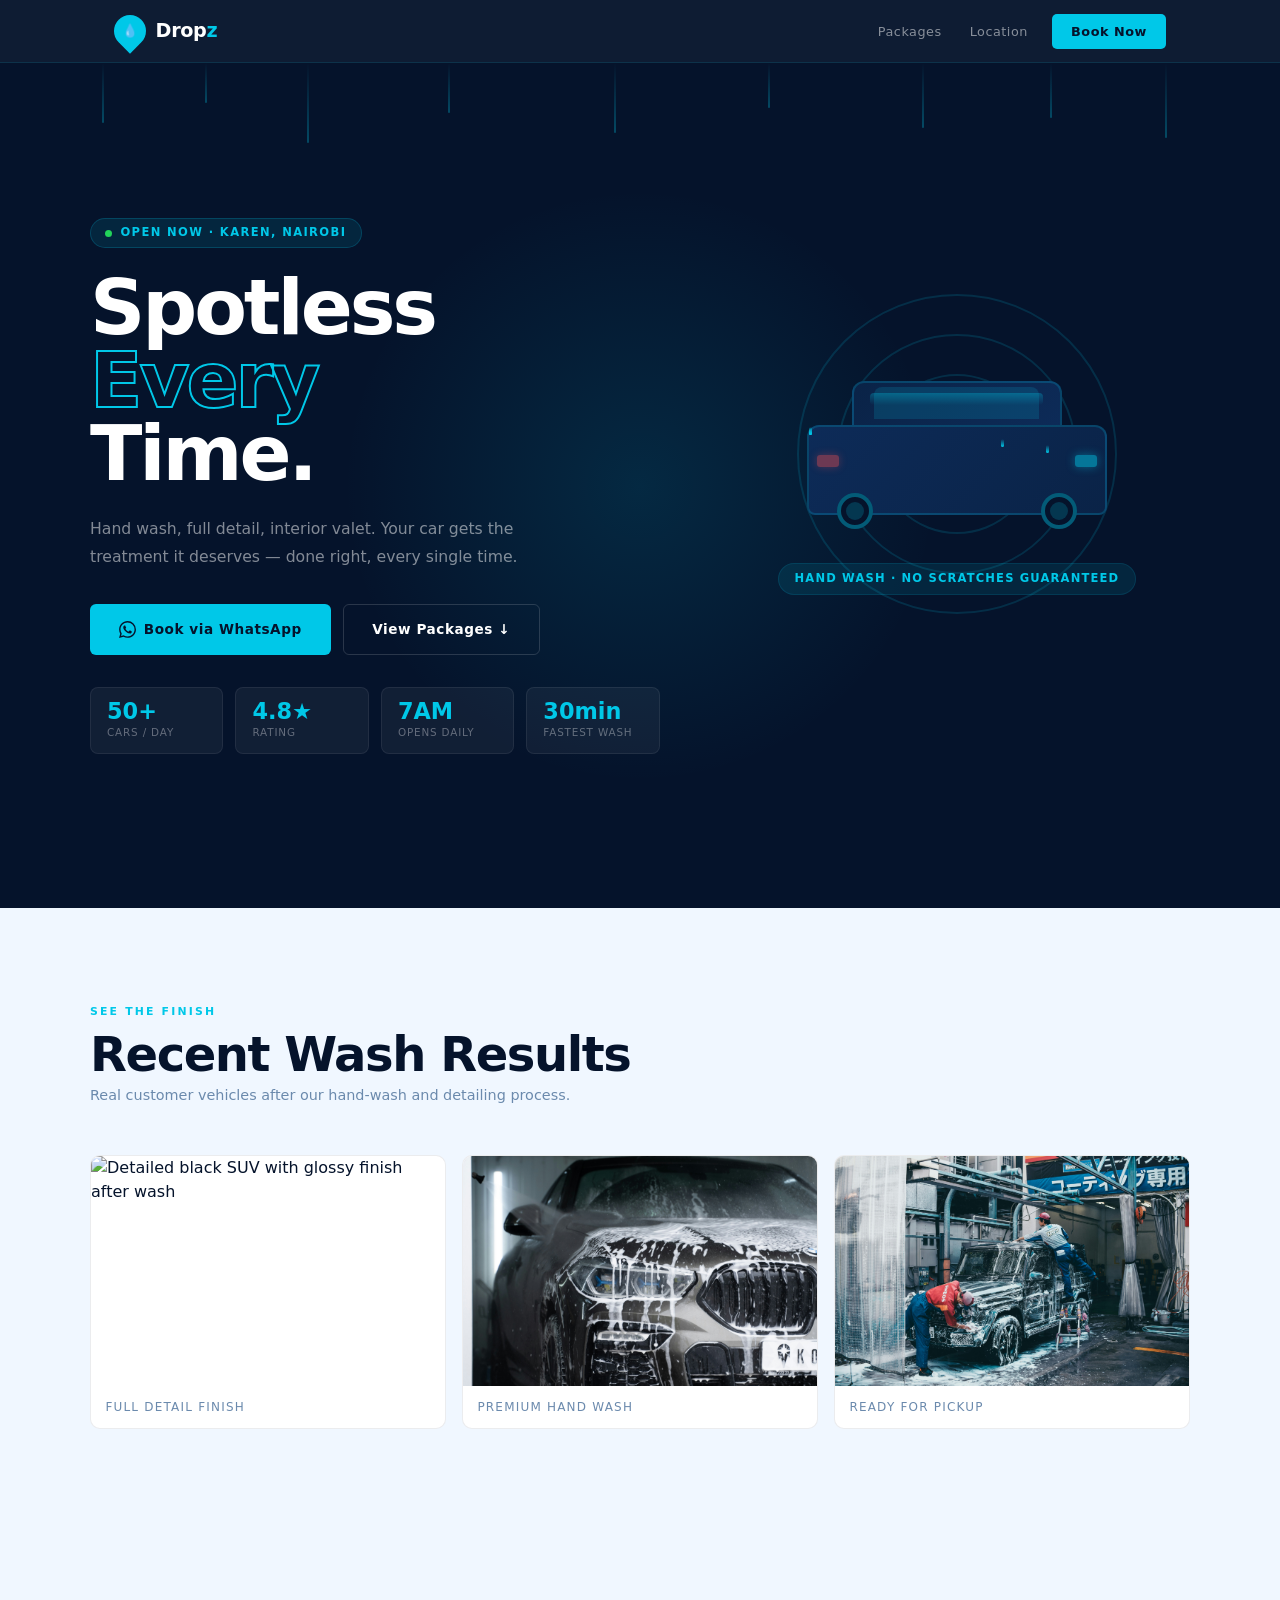
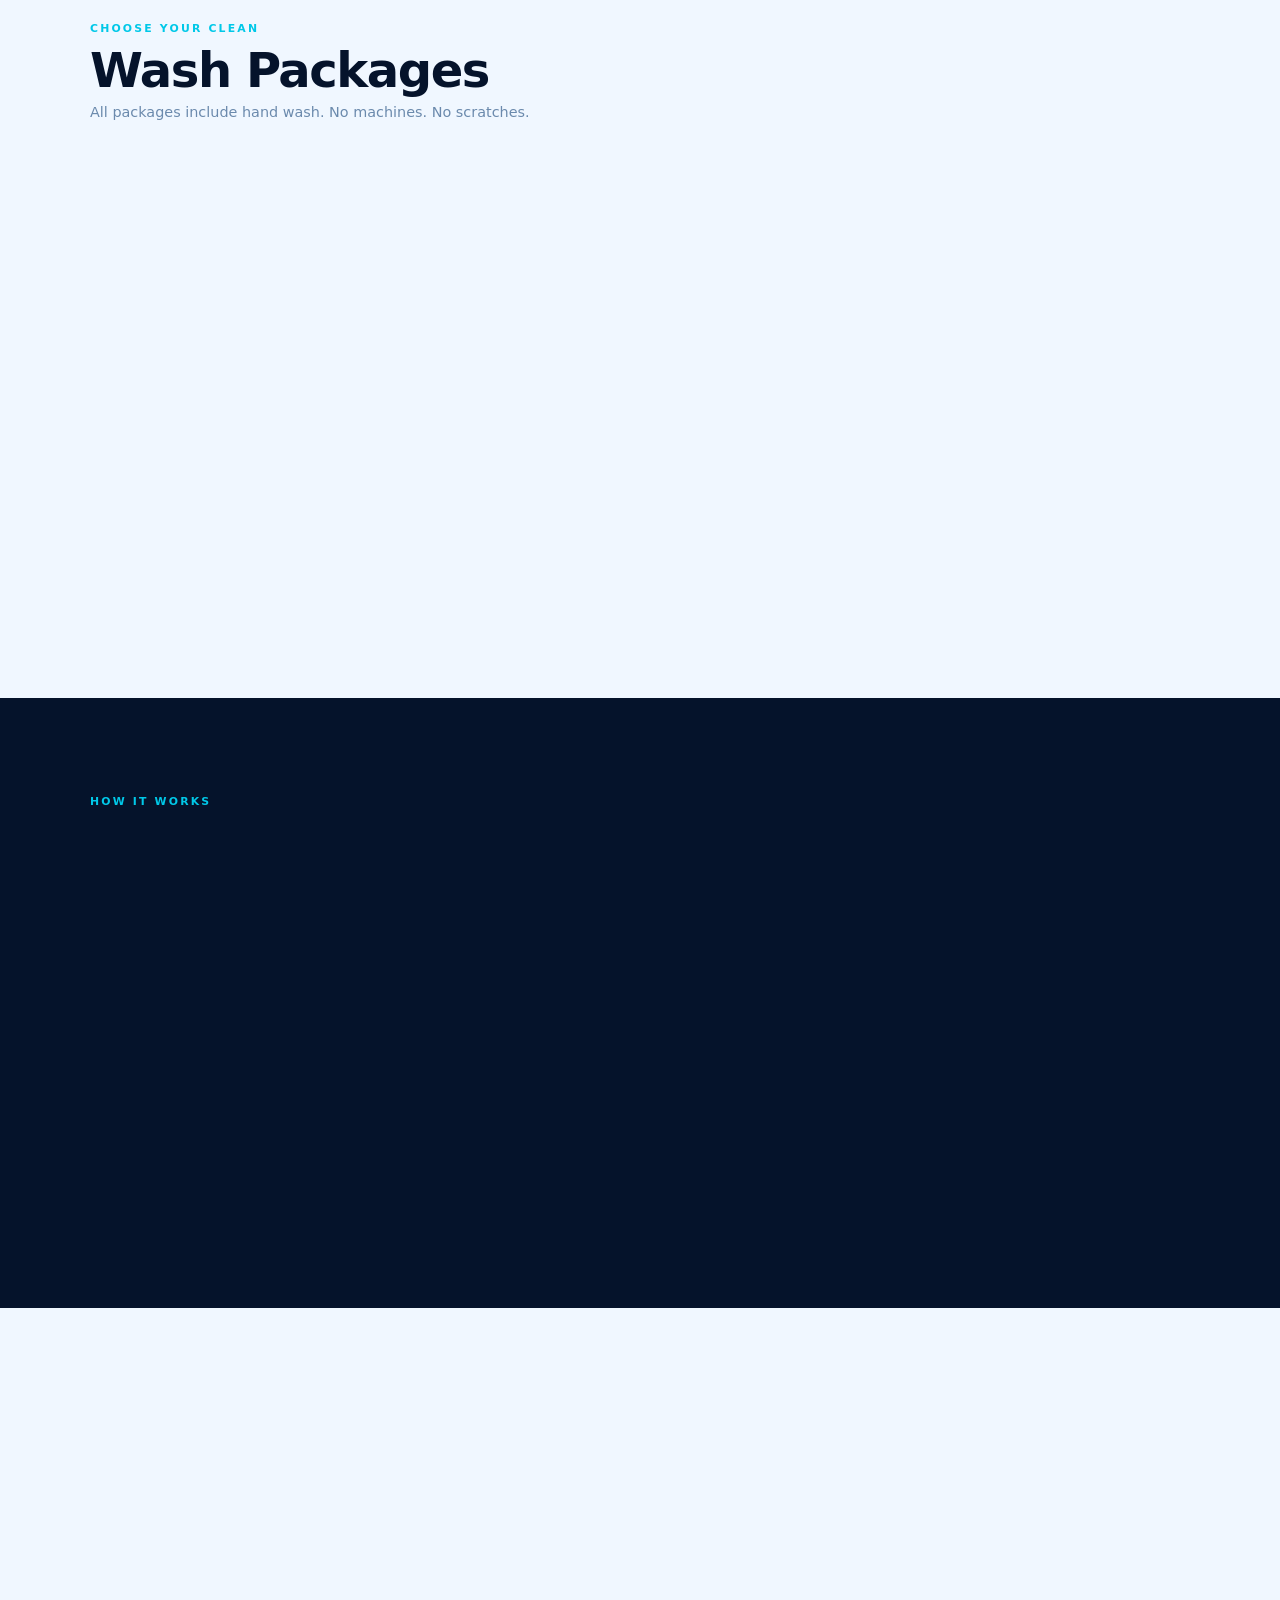
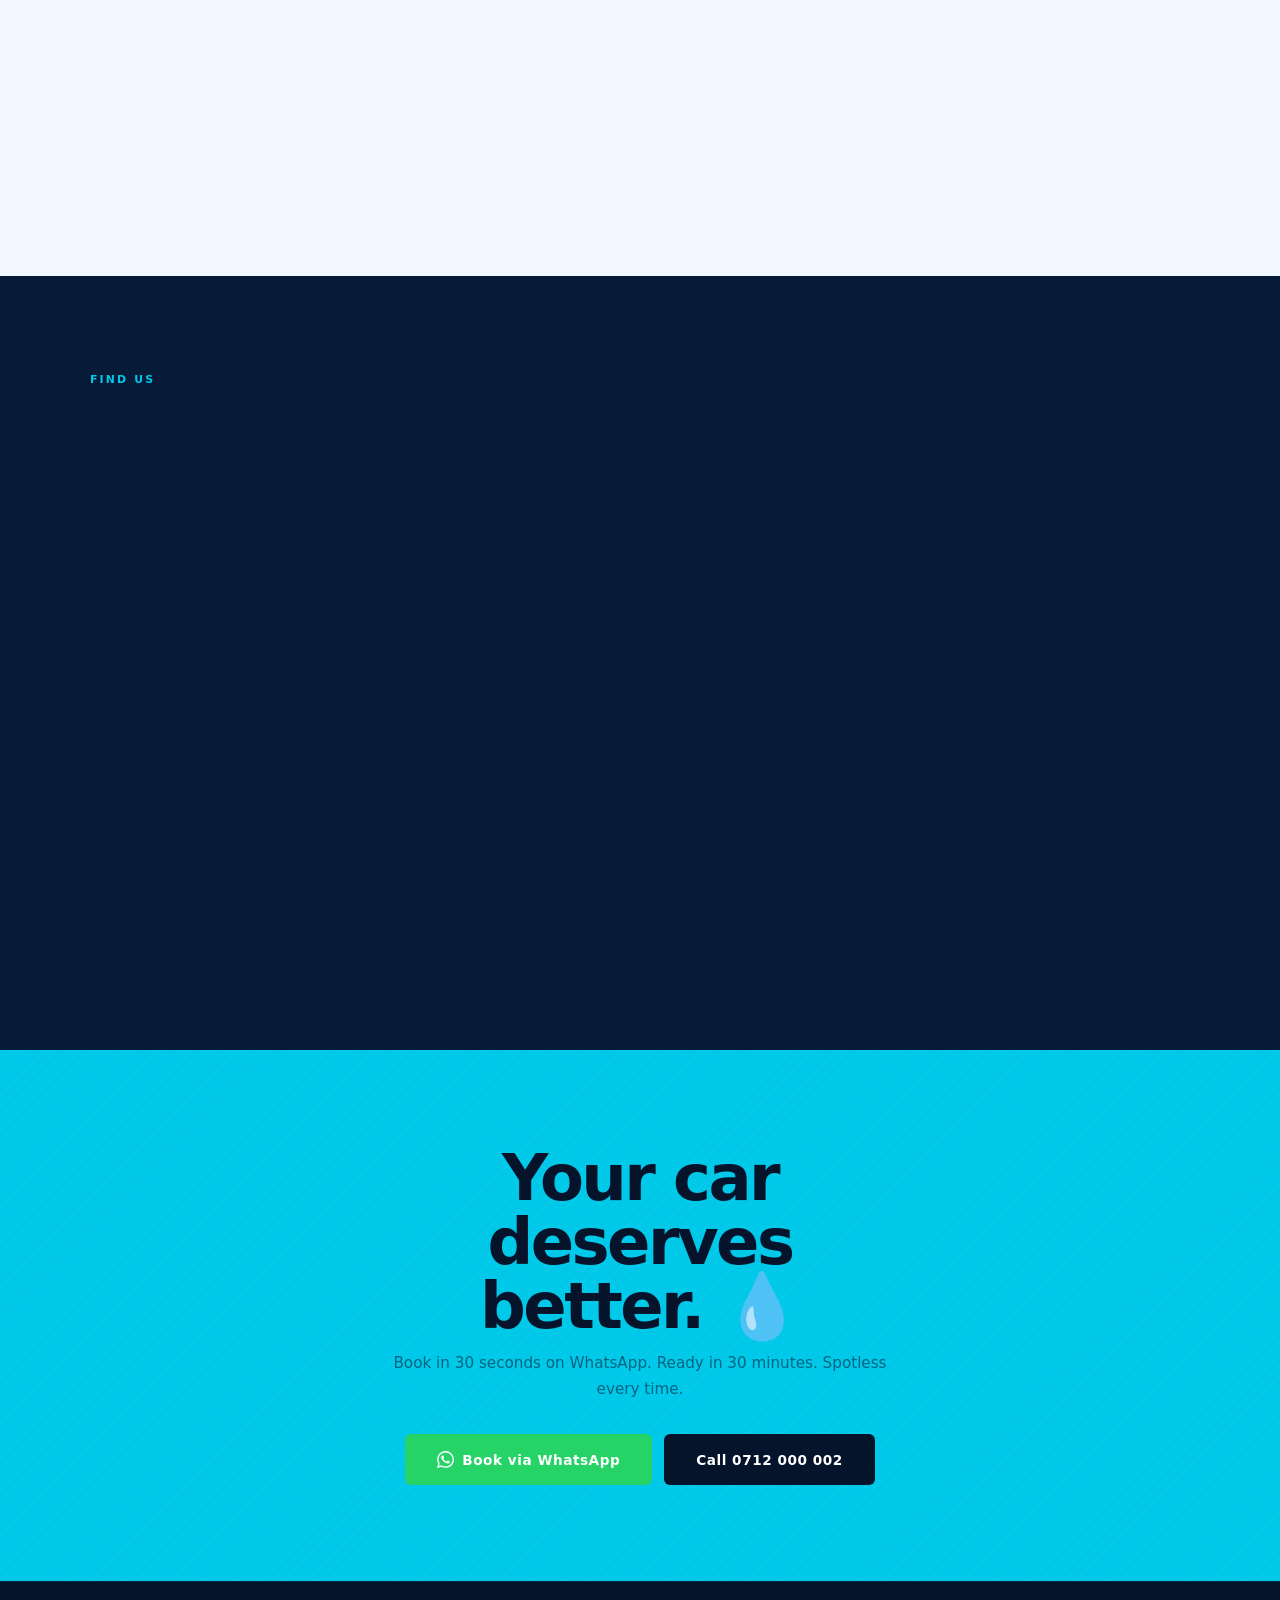
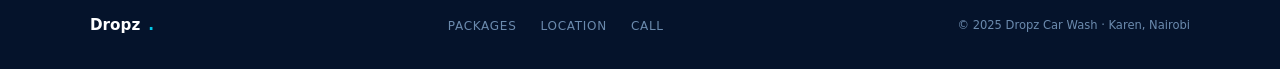
==== Car-wash-lite/index.html @ 43d434a3 "addded miages to them landing pages" ====
<!DOCTYPE html>
<html lang="en">
<head>
    <meta charset="UTF-8">
    <meta name="viewport" content="width=device-width, initial-scale=1.0">
    <title>Car . Wash  . </title>
    <link rel="stylesheet" href="style.css">
</head>
<body>
    <!-- NAV -->
<header>
<nav class="nav" aria-label="Main navigation">
  <div class="nav-inner">
    <a href="#" class="nav-logo" aria-label="Dropz Car Wash home">
      <div class="nav-logo-drop" aria-hidden="true"><span>💧</span></div>
      <span class="nav-logo-text">Drop<em>z</em></span>
    </a>
    <div class="nav-links">
      <a href="#packages" class="nav-link">Packages</a>
      <a href="#location" class="nav-link">Location</a>
      <a href="https://wa.me/254712000002?text=Hi!%20I'd%20like%20to%20book%20a%20car%20wash." target="_blank" rel="noopener" class="nav-book">Book Now</a>
    </div>
  </div>
</nav>
</header>

<main>

<!-- HERO -->
<section class="hero" aria-labelledby="hero-heading">
  <!-- CSS rain drops -->
  <div class="rain" aria-hidden="true">
    <div class="drop"></div><div class="drop"></div><div class="drop"></div>
    <div class="drop"></div><div class="drop"></div><div class="drop"></div>
    <div class="drop"></div><div class="drop"></div><div class="drop"></div>
  </div>

  <div class="hero-inner">
    <div>
      <div class="hero-eyebrow">
        <span class="status-dot" aria-hidden="true"></span>
        Open Now · Karen, Nairobi
      </div>
      <h1 id="hero-heading">
        Spotless<br><span class="accent">Every</span><br>Time.
      </h1>
      <p class="hero-desc">
        Hand wash, full detail, interior valet. Your car gets the treatment it deserves — done right, every single time.
      </p>
      <div class="hero-actions">
        <a href="https://wa.me/254712000002?text=Hi%20Dropz!%20I%27d%20like%20to%20book%20a%20car%20wash." target="_blank" rel="noopener" class="btn btn-cyan">
          <svg viewBox="0 0 24 24" fill="currentColor" aria-hidden="true"><path d="M17.472 14.382c-.297-.149-1.758-.867-2.03-.967-.273-.099-.471-.148-.67.15-.197.297-.767.966-.94 1.164-.173.199-.347.223-.644.075-.297-.15-1.255-.463-2.39-1.475-.883-.788-1.48-1.761-1.653-2.059-.173-.297-.018-.458.13-.606.134-.133.298-.347.446-.52.149-.174.198-.298.298-.497.099-.198.05-.371-.025-.52-.075-.149-.669-1.612-.916-2.207-.242-.579-.487-.5-.669-.51-.173-.008-.371-.01-.57-.01-.198 0-.52.074-.792.372-.272.297-1.04 1.016-1.04 2.479 0 1.462 1.065 2.875 1.213 3.074.149.198 2.096 3.2 5.077 4.487.709.306 1.262.489 1.694.625.712.227 1.36.195 1.871.118.571-.085 1.758-.719 2.006-1.413.248-.694.248-1.289.173-1.413-.074-.124-.272-.198-.57-.347m-5.421 7.403h-.004a9.87 9.87 0 01-5.031-1.378l-.361-.214-3.741.982.998-3.648-.235-.374a9.86 9.86 0 01-1.51-5.26c.001-5.45 4.436-9.884 9.888-9.884 2.64 0 5.122 1.03 6.988 2.898a9.825 9.825 0 012.893 6.994c-.003 5.45-4.437 9.884-9.885 9.884m8.413-18.297A11.815 11.815 0 0012.05 0C5.495 0 .16 5.335.157 11.892c0 2.096.547 4.142 1.588 5.945L.057 24l6.305-1.654a11.882 11.882 0 005.683 1.448h.005c6.554 0 11.89-5.335 11.893-11.893a11.821 11.821 0 00-3.48-8.413z"/></svg>
          Book via WhatsApp
        </a>
        <a href="#packages" class="btn btn-ghost">View Packages ↓</a>
      </div>
      <div class="hero-stats">
        <div class="hstat"><div class="hstat-num">50+</div><div class="hstat-lbl">Cars / day</div></div>
        <div class="hstat"><div class="hstat-num">4.8★</div><div class="hstat-lbl">Rating</div></div>
        <div class="hstat"><div class="hstat-num">7AM</div><div class="hstat-lbl">Opens daily</div></div>
        <div class="hstat"><div class="hstat-num">30min</div><div class="hstat-lbl">Fastest wash</div></div>
      </div>
    </div>

    <!-- CSS Car Visual -->
    <div class="hero-car-wrap" aria-hidden="true">
      <div class="car-scene">
        <div class="splash-ring"></div>
        <div class="splash-ring"></div>
        <div class="splash-ring"></div>
        <div class="css-car">
          <div class="car-top">
            <div class="car-window"></div>
            <div class="car-shine"></div>
          </div>
          <div class="car-body">
            <div class="car-light front"></div>
            <div class="car-light rear"></div>
            <div class="water-drop"></div>
            <div class="water-drop"></div>
            <div class="water-drop"></div>
            <div class="water-drop"></div>
          </div>
          <div class="car-wheel left"></div>
          <div class="car-wheel right"></div>
        </div>
      </div>
      <div class="car-badge">
        <span class="car-badge-text">Hand wash · No scratches guaranteed</span>
      </div>
    </div>
  </div>
</section>

<!-- GALLERY -->
<section class="gallery" aria-labelledby="gallery-heading">
  <div class="gallery-inner">
    <div class="pkg-header reveal">
      <p class="pkg-label">See The Finish</p>
      <h2 class="pkg-title" id="gallery-heading">Recent Wash Results</h2>
      <p class="pkg-sub">Real customer vehicles after our hand-wash and detailing process.</p>
    </div>
    <div class="gallery-grid">
      <figure class="gallery-card reveal">
        <img src="adrian-dascal-Ce_gQ7Z0eAc-unsplash.jpg" alt="Detailed black SUV with glossy finish after wash" loading="lazy">
        <figcaption>Full detail finish</figcaption>
      </figure>
      <figure class="gallery-card reveal">
        <img src="mintosko-V4b2j7f1dfc-unsplash.jpg" alt="Front view of a freshly washed sedan" loading="lazy">
        <figcaption>Premium hand wash</figcaption>
      </figure>
      <figure class="gallery-card reveal">
        <img src="emile-guillemot-ci7gkM_29wA-unsplash.jpg" alt="Interior and exterior clean-ready vehicle at pickup" loading="lazy">
        <figcaption>Ready for pickup</figcaption>
      </figure>
    </div>
  </div>
</section>

<!-- PACKAGES -->
<section class="packages" id="packages" aria-labelledby="packages-heading">
  <div class="pkg-header reveal">
    <p class="pkg-label">Choose Your Clean</p>
    <h2 class="pkg-title" id="packages-heading">Wash Packages</h2>
    <p class="pkg-sub">All packages include hand wash. No machines. No scratches.</p>
  </div>
  <div class="pkg-grid">

    <article class="pkg-card reveal">
      <div class="pkg-icon">🚿</div>
      <div class="pkg-name">Basic</div>
      <div class="pkg-price"><sup>KES</sup>300</div>
      <div class="pkg-time">· 30–40 min</div>
      <ul class="pkg-features">
        <li class="pkg-feat"><svg viewBox="0 0 24 24"><polyline points="20,6 9,17 4,12"/></svg>Exterior hand wash</li>
        <li class="pkg-feat"><svg viewBox="0 0 24 24"><polyline points="20,6 9,17 4,12"/></svg>Rinse & dry</li>
        <li class="pkg-feat"><svg viewBox="0 0 24 24"><polyline points="20,6 9,17 4,12"/></svg>Tyre wipe</li>
      </ul>
      <a href="https://wa.me/254712000002?text=Hi!%20I%27d%20like%20the%20Basic%20wash%20package%20KES%20300." target="_blank" rel="noopener" class="pkg-btn pkg-btn-ghost">Book Basic</a>
    </article>

    <article class="pkg-card featured reveal">
      <div class="pkg-popular">Most Popular</div>
      <div class="pkg-icon">✨</div>
      <div class="pkg-name">Full Wash</div>
      <div class="pkg-price"><sup>KES</sup>600</div>
      <div class="pkg-time">· 50–60 min</div>
      <ul class="pkg-features">
        <li class="pkg-feat"><svg viewBox="0 0 24 24"><polyline points="20,6 9,17 4,12"/></svg>Everything in Basic</li>
        <li class="pkg-feat"><svg viewBox="0 0 24 24"><polyline points="20,6 9,17 4,12"/></svg>Interior vacuum</li>
        <li class="pkg-feat"><svg viewBox="0 0 24 24"><polyline points="20,6 9,17 4,12"/></svg>Dashboard wipe</li>
        <li class="pkg-feat"><svg viewBox="0 0 24 24"><polyline points="20,6 9,17 4,12"/></svg>Window clean (in + out)</li>
      </ul>
      <a href="https://wa.me/254712000002?text=Hi!%20I%27d%20like%20the%20Full%20Wash%20KES%20600." target="_blank" rel="noopener" class="pkg-btn pkg-btn-primary">Book Full Wash →</a>
    </article>

    <article class="pkg-card reveal">
      <div class="pkg-icon">💎</div>
      <div class="pkg-name">Full Detail</div>
      <div class="pkg-price"><sup>KES</sup>1,800</div>
      <div class="pkg-time">· 2.5–3 hrs</div>
      <ul class="pkg-features">
        <li class="pkg-feat"><svg viewBox="0 0 24 24"><polyline points="20,6 9,17 4,12"/></svg>Everything in Full Wash</li>
        <li class="pkg-feat"><svg viewBox="0 0 24 24"><polyline points="20,6 9,17 4,12"/></svg>Engine bay clean</li>
        <li class="pkg-feat"><svg viewBox="0 0 24 24"><polyline points="20,6 9,17 4,12"/></svg>Seat shampoo</li>
        <li class="pkg-feat"><svg viewBox="0 0 24 24"><polyline points="20,6 9,17 4,12"/></svg>Wax & polish</li>
        <li class="pkg-feat"><svg viewBox="0 0 24 24"><polyline points="20,6 9,17 4,12"/></svg>Tyre dressing</li>
      </ul>
      <a href="https://wa.me/254712000002?text=Hi!%20I%27d%20like%20the%20Full%20Detail%20package%20KES%201800." target="_blank" rel="noopener" class="pkg-btn pkg-btn-ghost">Book Detail</a>
    </article>

    <article class="pkg-card reveal">
      <div class="pkg-icon">🚐</div>
      <div class="pkg-name">SUV / Van</div>
      <div class="pkg-price"><sup>KES</sup>800</div>
      <div class="pkg-time">· 60–80 min</div>
      <ul class="pkg-features">
        <li class="pkg-feat"><svg viewBox="0 0 24 24"><polyline points="20,6 9,17 4,12"/></svg>Full wash for large vehicles</li>
        <li class="pkg-feat"><svg viewBox="0 0 24 24"><polyline points="20,6 9,17 4,12"/></svg>Interior vacuum</li>
        <li class="pkg-feat"><svg viewBox="0 0 24 24"><polyline points="20,6 9,17 4,12"/></svg>All windows</li>
        <li class="pkg-feat"><svg viewBox="0 0 24 24"><polyline points="20,6 9,17 4,12"/></svg>Roof clean</li>
      </ul>
      <a href="https://wa.me/254712000002?text=Hi!%20I%27d%20like%20the%20SUV%20wash%20KES%20800." target="_blank" rel="noopener" class="pkg-btn pkg-btn-ghost">Book SUV Wash</a>
    </article>
  </div>
</section>

<!-- PROCESS -->
<section class="process" aria-labelledby="process-heading">
  <div class="process-inner">
    <p class="process-label">How It Works</p>
    <h2 class="process-title reveal" id="process-heading">Drop off. Relax. Drive clean.</h2>
    <div class="process-steps reveal" role="list">
      <div class="step" role="listitem">
        <div class="step-num">01</div>
        <span class="step-icon" aria-hidden="true">📱</span>
        <div class="step-name">Book on WhatsApp</div>
        <div class="step-desc">Text us your package, vehicle and preferred time. We confirm in minutes.</div>
      </div>
      <div class="step" role="listitem">
        <div class="step-num">02</div>
        <span class="step-icon" aria-hidden="true">🚗</span>
        <div class="step-name">Drive In</div>
        <div class="step-desc">Arrive at your slot. Our team is ready — no waiting, no queuing.</div>
      </div>
      <div class="step" role="listitem">
        <div class="step-num">03</div>
        <span class="step-icon" aria-hidden="true">💧</span>
        <div class="step-name">Hand Wash</div>
        <div class="step-desc">Every car washed by hand — never a machine. Zero scratches guaranteed.</div>
      </div>
      <div class="step" role="listitem">
        <div class="step-num">04</div>
        <span class="step-icon" aria-hidden="true">✅</span>
        <div class="step-name">Drive Spotless</div>
        <div class="step-desc">Inspected before handover. Pay on pickup via M-PESA or cash.</div>
      </div>
    </div>
  </div>
</section>

<!-- TESTIMONIALS -->
<section class="testi" aria-labelledby="testi-heading">
  <div class="testi-inner">
    <div class="reveal">
      <p class="pkg-label">What Clients Say</p>
      <h2 class="pkg-title" id="testi-heading">Happy Regulars</h2>
    </div>
    <div class="testi-grid">
      <article class="testi-card reveal">
        <div class="testi-stars" aria-label="5 stars">★★★★★</div>
        <p class="testi-text">"Bring both cars here every week. Best hand wash in Karen — always spotless and they never rush."</p>
        <div class="testi-author">
          <div class="tav" style="background:rgba(0,200,232,.1);color:var(--cyan)" aria-hidden="true">JN</div>
          <div><div class="tname">James N.</div><div class="trole">Weekly since 2022</div></div>
        </div>
      </article>
      <article class="testi-card reveal">
        <div class="testi-stars" aria-label="5 stars">★★★★★</div>
        <p class="testi-text">"Got the full detail for my Prado before resale. The buyer thought it was fresh from the showroom. Got an extra 50K on the price."</p>
        <div class="testi-author">
          <div class="tav" style="background:rgba(34,212,90,.1);color:var(--grn)" aria-hidden="true">AO</div>
          <div><div class="tname">Agnes O.</div><div class="trole">Detail customer</div></div>
        </div>
      </article>
      <article class="testi-card reveal">
        <div class="testi-stars" aria-label="5 stars">★★★★★</div>
        <p class="testi-text">"Love that I can WhatsApp at 6AM and they confirm my slot immediately. Picked up in 40 minutes with the car looking brand new."</p>
        <div class="testi-author">
          <div class="tav" style="background:rgba(255,150,0,.1);color:#FF9600" aria-hidden="true">PK</div>
          <div><div class="tname">Peter K.</div><div class="trole">Regular since 2023</div></div>
        </div>
      </article>
    </div>
  </div>
</section>

<!-- LOCATION -->
<section class="location" id="location" aria-labelledby="location-heading">
  <div class="location-inner">
    <div>
      <p class="loc-label">Find Us</p>
      <h2 class="loc-title reveal" id="location-heading">We're in Karen.<br>Easy to find.</h2>
      <address class="loc-address reveal">
        Hardy Estate, Off Ngong Road<br>
        Karen, Nairobi, Kenya
      </address>
      <div class="hours-grid reveal" aria-label="Opening hours">
        <div class="hours-row today"><span class="hours-day">Monday – Friday</span><span class="hours-time">7:00 AM – 7:00 PM</span></div>
        <div class="hours-row"><span class="hours-day">Saturday</span><span class="hours-time">7:00 AM – 6:00 PM</span></div>
        <div class="hours-row"><span class="hours-day">Sunday</span><span class="hours-time">8:00 AM – 5:00 PM</span></div>
        <div class="hours-row"><span class="hours-day">Public Holidays</span><span class="hours-time">9:00 AM – 4:00 PM</span></div>
      </div>
      <div class="loc-btns reveal">
        <a href="tel:+254712000002" class="loc-btn">
          <svg viewBox="0 0 24 24" aria-hidden="true"><path d="M22 16.92v3a2 2 0 01-2.18 2 19.79 19.79 0 01-8.63-3.07A19.5 19.5 0 013.79 9.09 19.79 19.79 0 01.72 5.46 2 2 0 012.72 2h3a2 2 0 012 1.72c.127.96.36 1.903.7 2.81a2 2 0 01-.45 2.11L6.91 9.91a16 16 0 006.72 6.72l1.06-1.06a2 2 0 012.11-.45c.907.34 1.85.573 2.81.7A2 2 0 0122 16.92z"/></svg>
          0712 000 002
        </a>
        <a href="https://wa.me/254712000002?text=Hi%20Dropz!%20I%27d%20like%20to%20book%20a%20car%20wash." target="_blank" rel="noopener" class="loc-btn loc-btn-wa">
          <svg viewBox="0 0 24 24" aria-hidden="true" fill="#25D366"><path d="M17.472 14.382c-.297-.149-1.758-.867-2.03-.967-.273-.099-.471-.148-.67.15-.197.297-.767.966-.94 1.164-.173.199-.347.223-.644.075-.297-.15-1.255-.463-2.39-1.475-.883-.788-1.48-1.761-1.653-2.059-.173-.297-.018-.458.13-.606.134-.133.298-.347.446-.52.149-.174.198-.298.298-.497.099-.198.05-.371-.025-.52-.075-.149-.669-1.612-.916-2.207-.242-.579-.487-.5-.669-.51-.173-.008-.371-.01-.57-.01-.198 0-.52.074-.792.372-.272.297-1.04 1.016-1.04 2.479 0 1.462 1.065 2.875 1.213 3.074.149.198 2.096 3.2 5.077 4.487.709.306 1.262.489 1.694.625.712.227 1.36.195 1.871.118.571-.085 1.758-.719 2.006-1.413.248-.694.248-1.289.173-1.413z"/></svg>
          WhatsApp to Book
        </a>
        <a href="https://maps.google.com/?q=Hardy+Estate+Karen+Nairobi" target="_blank" rel="noopener" class="loc-btn">
          <svg viewBox="0 0 24 24" aria-hidden="true"><path d="M21 10c0 7-9 13-9 13s-9-6-9-13a9 9 0 0118 0z"/><circle cx="12" cy="10" r="3"/></svg>
          Get Directions
        </a>
      </div>
    </div>
    <div class="map-box reveal" role="img" aria-label="Map showing Dropz Car Wash in Karen">
      <div class="map-pin-wrap">
        <div class="map-drop" aria-hidden="true"><span>🚗</span></div>
        <div class="map-label">Dropz · Karen</div>
      </div>
      <a href="https://maps.google.com/?q=Hardy+Estate+Karen+Nairobi" target="_blank" rel="noopener" class="map-open">Open in Maps →</a>
    </div>
  </div>
</section>

<!-- CTA -->
<section class="cta" aria-labelledby="cta-heading">
  <div class="cta-inner">
    <h2 id="cta-heading">Your car deserves better. 💧</h2>
    <p>Book in 30 seconds on WhatsApp. Ready in 30 minutes. Spotless every time.</p>
    <div class="cta-btns">
      <a href="https://wa.me/254712000002?text=Hi%20Dropz!%20I%27d%20like%20to%20book%20a%20car%20wash." target="_blank" rel="noopener" class="btn btn-wa">
        <svg viewBox="0 0 24 24" fill="currentColor" width="16" height="16" aria-hidden="true"><path d="M17.472 14.382c-.297-.149-1.758-.867-2.03-.967-.273-.099-.471-.148-.67.15-.197.297-.767.966-.94 1.164-.173.199-.347.223-.644.075-.297-.15-1.255-.463-2.39-1.475-.883-.788-1.48-1.761-1.653-2.059-.173-.297-.018-.458.13-.606.134-.133.298-.347.446-.52.149-.174.198-.298.298-.497.099-.198.05-.371-.025-.52-.075-.149-.669-1.612-.916-2.207-.242-.579-.487-.5-.669-.51-.173-.008-.371-.01-.57-.01-.198 0-.52.074-.792.372-.272.297-1.04 1.016-1.04 2.479 0 1.462 1.065 2.875 1.213 3.074.149.198 2.096 3.2 5.077 4.487.709.306 1.262.489 1.694.625.712.227 1.36.195 1.871.118.571-.085 1.758-.719 2.006-1.413.248-.694.248-1.289.173-1.413-.074-.124-.272-.198-.57-.347m-5.421 7.403h-.004a9.87 9.87 0 01-5.031-1.378l-.361-.214-3.741.982.998-3.648-.235-.374a9.86 9.86 0 01-1.51-5.26c.001-5.45 4.436-9.884 9.888-9.884 2.64 0 5.122 1.03 6.988 2.898a9.825 9.825 0 012.893 6.994c-.003 5.45-4.437 9.884-9.885 9.884m8.413-18.297A11.815 11.815 0 0012.05 0C5.495 0 .16 5.335.157 11.892c0 2.096.547 4.142 1.588 5.945L.057 24l6.305-1.654a11.882 11.882 0 005.683 1.448h.005c6.554 0 11.89-5.335 11.893-11.893a11.821 11.821 0 00-3.48-8.413z"/></svg>
        Book via WhatsApp
      </a>
      <a href="tel:+254712000002" class="btn btn-dark">Call 0712 000 002</a>
    </div>
  </div>
</section>

</main>

<footer>
  <div class="footer-inner">
    <div class="footer-logo">Dropz<span class="dot">.</span></div>
    <nav class="footer-links" aria-label="Footer navigation">
      <a href="#packages">Packages</a>
      <a href="#location">Location</a>
      <a href="tel:+254712000002">Call</a>
    </nav>
    <p class="footer-copy">© 2025 Dropz Car Wash · Karen, Nairobi</p>
  </div>
</footer>

    <script src="script.js" defer></script>
</body>
</html>
---- Car-wash-lite/style.css ----
:root{
  --navy:  #05132B;
  --navy2: #071A38;
  --navy3: #0A2347;
  --navy4: #0D2B58;
  --cyan:  #00C8E8;
  --cyan2: #00A8C4;
  --wht:   #FFFFFF;
  --off:   #F0F7FF;
  --muted: #6B8AAD;
  --grn:   #22D45A;
  --brd:   rgba(0,200,232,.12);
  --brd2:  rgba(255,255,255,.07);
}
*,*::before,*::after{margin:0;padding:0;box-sizing:border-box}
html{scroll-behavior:smooth;-webkit-text-size-adjust:100%}
body{
  font-family:-apple-system,BlinkMacSystemFont,"Segoe UI",system-ui,sans-serif;
  background:var(--off);color:var(--navy);
  line-height:1.5;overflow-x:hidden;
}
a{color:inherit;text-decoration:none}
button{font-family:inherit;cursor:pointer;border:none}
ul{list-style:none}
.sr-only{position:absolute;width:1px;height:1px;overflow:hidden;clip:rect(0,0,0,0)}

/* ── NAV ───────────────────────────────────────*/
.nav{
  position:sticky;top:0;z-index:100;
  background:rgba(5,19,43,.96);
  backdrop-filter:blur(10px);
  border-bottom:1px solid var(--brd);
}
.nav-inner{
  max-width:1100px;margin:0 auto;
  display:flex;align-items:center;justify-content:space-between;
  padding:.85rem 1.5rem;
}
.nav-logo{
  display:flex;align-items:center;gap:.6rem;
  font-size:1.2rem;font-weight:800;letter-spacing:-.02em;
  color:var(--wht);
}
.nav-logo-drop{
  width:32px;height:32px;
  /* CSS water drop shape */
  background:var(--cyan);
  border-radius:50% 50% 50% 0;
  transform:rotate(-45deg);
  display:flex;align-items:center;justify-content:center;
  flex-shrink:0;
}
.nav-logo-drop span{transform:rotate(45deg);font-size:.8rem}
.nav-logo-text{color:var(--wht)}
.nav-logo-text em{color:var(--cyan);font-style:normal}
.nav-links{display:flex;align-items:center;gap:.25rem}
.nav-link{
  padding:.4rem .75rem;border-radius:5px;
  font-size:.8rem;font-weight:500;color:rgba(255,255,255,.5);
  transition:color .15s;letter-spacing:.04em;
}
.nav-link:hover{color:var(--wht)}
.nav-book{
  margin-left:.5rem;
  background:var(--cyan);color:var(--navy);
  padding:.5rem 1.2rem;border-radius:5px;
  font-size:.8rem;font-weight:700;letter-spacing:.04em;
  transition:all .15s;
}
.nav-book:hover{background:var(--cyan2);transform:translateY(-1px)}

/* ── HERO ──────────────────────────────────────*/
.hero{
  background:var(--navy);
  min-height:calc(100svh - 55px);
  display:flex;align-items:center;
  position:relative;overflow:hidden;
  padding:4rem 1.5rem;
}
/* Animated rain drops — pure CSS */
.rain{
  position:absolute;inset:0;pointer-events:none;overflow:hidden;
}
.drop{
  position:absolute;
  width:2px;border-radius:50px;
  background:linear-gradient(to bottom,transparent,rgba(0,200,232,.3));
  animation:fall linear infinite;
}
.drop:nth-child(1) {left:8%; height:60px; animation-duration:1.8s; animation-delay:0s}
.drop:nth-child(2) {left:16%;height:40px; animation-duration:2.2s; animation-delay:.4s}
.drop:nth-child(3) {left:24%;height:80px; animation-duration:1.5s; animation-delay:.8s}
.drop:nth-child(4) {left:35%;height:50px; animation-duration:2.0s; animation-delay:.2s}
.drop:nth-child(5) {left:48%;height:70px; animation-duration:1.7s; animation-delay:.6s}
.drop:nth-child(6) {left:60%;height:45px; animation-duration:2.3s; animation-delay:1.0s}
.drop:nth-child(7) {left:72%;height:65px; animation-duration:1.9s; animation-delay:.3s}
.drop:nth-child(8) {left:82%;height:55px; animation-duration:2.1s; animation-delay:.7s}
.drop:nth-child(9) {left:91%;height:75px; animation-duration:1.6s; animation-delay:1.2s}
@keyframes fall{
  from{transform:translateY(-100px);opacity:0}
  10%{opacity:1}
  90%{opacity:1}
  to{transform:translateY(110vh);opacity:0}
}

/* Gradient glow */
.hero::after{
  content:'';position:absolute;
  width:600px;height:600px;
  background:radial-gradient(circle,rgba(0,200,232,.12) 0%,transparent 70%);
  top:50%;left:50%;transform:translate(-50%,-50%);
  pointer-events:none;
}

.hero-inner{
  position:relative;z-index:1;
  max-width:1100px;margin:0 auto;width:100%;
  display:grid;grid-template-columns:1.1fr .9fr;gap:4rem;align-items:center;
}
.hero-eyebrow{
  display:inline-flex;align-items:center;gap:.5rem;
  background:rgba(0,200,232,.1);border:1px solid rgba(0,200,232,.2);
  color:var(--cyan);padding:.35rem .9rem;border-radius:50px;
  font-size:.72rem;font-weight:600;letter-spacing:.12em;text-transform:uppercase;
  margin-bottom:1.5rem;
  animation:fadeUp .5s ease both;
}
.status-dot{width:7px;height:7px;background:var(--grn);border-radius:50%;animation:pulse 2s infinite}
@keyframes pulse{0%,100%{opacity:1;transform:scale(1)}50%{opacity:.5;transform:scale(1.5)}}

.hero h1{
  font-size:clamp(2.8rem,6vw,5rem);
  font-weight:900;line-height:.95;
  letter-spacing:-.04em;color:var(--wht);
  margin-bottom:1.5rem;
  animation:fadeUp .5s .08s ease both;
}
.hero h1 .accent{
  color:var(--cyan);
  -webkit-text-fill-color:transparent;
  -webkit-text-stroke:2px var(--cyan);
}
.hero-desc{
  font-size:.98rem;color:rgba(255,255,255,.5);
  line-height:1.8;max-width:440px;margin-bottom:2rem;
  animation:fadeUp .5s .16s ease both;
}
.hero-actions{
  display:flex;gap:.75rem;flex-wrap:wrap;
  animation:fadeUp .5s .24s ease both;
}
.btn{
  display:inline-flex;align-items:center;gap:.5rem;
  padding:.9rem 1.8rem;border-radius:6px;
  font-size:.85rem;font-weight:700;letter-spacing:.04em;
  transition:all .15s;text-decoration:none;white-space:nowrap;border:none;
}
.btn-cyan{background:var(--cyan);color:var(--navy)}
.btn-cyan:hover{background:var(--cyan2);transform:translateY(-2px);box-shadow:0 8px 24px rgba(0,200,232,.3)}
.btn-ghost{background:transparent;color:var(--wht);border:1px solid rgba(255,255,255,.15)}
.btn-ghost:hover{border-color:var(--cyan);color:var(--cyan);transform:translateY(-2px)}
.btn svg{width:17px;height:17px;flex-shrink:0}

/* Hero stats */
.hero-stats{
  display:flex;gap:.75rem;flex-wrap:wrap;margin-top:2rem;
  animation:fadeUp .5s .3s ease both;
}
.hstat{
  background:rgba(255,255,255,.05);border:1px solid var(--brd2);
  border-radius:8px;padding:.75rem 1rem;flex:1;min-width:100px;
}
.hstat-num{font-size:1.4rem;font-weight:900;color:var(--cyan);line-height:1}
.hstat-lbl{font-size:.65rem;color:rgba(255,255,255,.35);letter-spacing:.08em;margin-top:.2rem;text-transform:uppercase}

/* Hero visual — CSS car silhouette */
.hero-car-wrap{
  display:flex;flex-direction:column;align-items:center;justify-content:center;
  animation:fadeIn .8s .3s ease both;
}
.car-scene{
  position:relative;width:100%;max-width:380px;
  padding:3rem 1rem 1rem;
}
/* CSS water splash circles */
.splash-ring{
  position:absolute;border-radius:50%;border:2px solid rgba(0,200,232,.15);
  animation:expand 2.5s ease-out infinite;
}
.splash-ring:nth-child(1){width:160px;height:160px;top:50%;left:50%;transform:translate(-50%,-50%);animation-delay:0s}
.splash-ring:nth-child(2){width:240px;height:240px;top:50%;left:50%;transform:translate(-50%,-50%);animation-delay:.5s}
.splash-ring:nth-child(3){width:320px;height:320px;top:50%;left:50%;transform:translate(-50%,-50%);animation-delay:1s}
@keyframes expand{
  from{opacity:.6;transform:translate(-50%,-50%) scale(.5)}
  to{opacity:0;transform:translate(-50%,-50%) scale(1)}
}
/* CSS car body using clip-path */
.css-car{
  position:relative;z-index:1;
  width:100%;max-width:300px;margin:0 auto;
}
.car-body{
  height:90px;
  background:linear-gradient(135deg,var(--navy4),var(--navy3));
  border-radius:12px 12px 8px 8px;
  position:relative;border:2px solid rgba(0,200,232,.2);
}
.car-top{
  position:absolute;top:-44px;left:15%;
  width:70%;height:50px;
  background:linear-gradient(135deg,var(--navy3),var(--navy4));
  border-radius:12px 12px 0 0;
  border:2px solid rgba(0,200,232,.2);
  border-bottom:none;
}
.car-window{
  position:absolute;top:4px;left:10%;
  width:80%;height:32px;
  background:rgba(0,200,232,.15);
  border-radius:8px 8px 0 0;
}
.car-shine{
  position:absolute;top:10px;left:8%;
  width:84%;height:12px;
  background:linear-gradient(to bottom,rgba(0,200,232,.3),transparent);
  border-radius:4px;
}
.car-light{
  position:absolute;top:28px;
  width:22px;height:12px;border-radius:3px;
  background:rgba(0,200,232,.5);
  box-shadow:0 0 10px rgba(0,200,232,.4);
}
.car-light.front{right:8px}
.car-light.rear{left:8px;background:rgba(255,80,80,.4);box-shadow:0 0 8px rgba(255,80,80,.3)}
.car-wheel{
  position:absolute;bottom:-14px;
  width:36px;height:36px;border-radius:50%;
  background:var(--navy);border:4px solid rgba(0,200,232,.4);
}
.car-wheel::after{
  content:'';position:absolute;inset:5px;
  border-radius:50%;background:rgba(0,200,232,.2);
}
.car-wheel.left{left:30px}
.car-wheel.right{right:30px}
/* Water drops on car */
.water-drop{
  position:absolute;
  width:3px;height:8px;
  background:linear-gradient(to bottom,transparent,var(--cyan));
  border-radius:50px;
  animation:drip .8s ease-in infinite;
}
.water-drop:nth-child(1){top:15px;left:25%;animation-delay:0s}
.water-drop:nth-child(2){top:20px;left:45%;animation-delay:.2s}
.water-drop:nth-child(3){top:12px;left:65%;animation-delay:.4s}
.water-drop:nth-child(4){top:18px;left:80%;animation-delay:.15s}
@keyframes drip{from{transform:translateY(0);opacity:1}to{transform:translateY(30px);opacity:0}}

.car-badge{
  text-align:center;margin-top:2rem;
}
.car-badge-text{
  display:inline-block;
  background:rgba(0,200,232,.1);border:1px solid var(--brd);
  color:var(--cyan);padding:.4rem 1rem;border-radius:50px;
  font-size:.72rem;font-weight:600;letter-spacing:.1em;text-transform:uppercase;
}

/* GALLERY */
.gallery{background:var(--off);padding:6rem 1.5rem}
.gallery-inner{max-width:1100px;margin:0 auto}
.gallery-grid{
  display:grid;
  grid-template-columns:repeat(auto-fit,minmax(260px,1fr));
  gap:1rem;
}
.gallery-card{
  background:var(--wht);
  border:1px solid rgba(5,19,43,.08);
  border-radius:10px;
  overflow:hidden;
}
.gallery-card img{
  width:100%;
  height:230px;
  object-fit:cover;
  display:block;
}
.gallery-card figcaption{
  padding:.75rem .9rem;
  font-size:.75rem;
  letter-spacing:.1em;
  text-transform:uppercase;
  color:var(--muted);
}

/* ── PACKAGES ──────────────────────────────────*/
.packages{background:var(--off);padding:6rem 1.5rem}
.pkg-header{max-width:1100px;margin:0 auto 3rem}
.pkg-label{
  font-size:.68rem;font-weight:700;letter-spacing:.2em;
  text-transform:uppercase;color:var(--cyan);margin-bottom:.5rem;
}
.pkg-title{
  font-size:clamp(2rem,4vw,3rem);
  font-weight:900;letter-spacing:-.03em;line-height:1.05;color:var(--navy);
}
.pkg-sub{font-size:.9rem;color:var(--muted);margin-top:.4rem}
.pkg-grid{
  max-width:1100px;margin:0 auto;
  display:grid;grid-template-columns:repeat(auto-fit,minmax(240px,1fr));
  gap:1rem;
}
.pkg-card{
  background:var(--wht);border:1px solid rgba(5,19,43,.08);
  border-radius:10px;padding:2rem;
  position:relative;transition:all .2s;overflow:hidden;
}
.pkg-card::before{
  content:'';position:absolute;top:0;left:0;right:0;
  height:3px;background:var(--cyan);
  transform:scaleX(0);transform-origin:left;
  transition:transform .25s ease;
}
.pkg-card:hover{transform:translateY(-4px);box-shadow:0 12px 32px rgba(5,19,43,.1)}
.pkg-card:hover::before{transform:scaleX(1)}
.pkg-card.featured{
  background:var(--navy);border-color:rgba(0,200,232,.2);
}
.pkg-card.featured::before{transform:scaleX(1)}
.pkg-popular{
  position:absolute;top:-1px;right:1.2rem;
  background:var(--cyan);color:var(--navy);
  padding:.2rem .7rem;border-radius:0 0 6px 6px;
  font-size:.65rem;font-weight:700;letter-spacing:.1em;text-transform:uppercase;
}
.pkg-icon{
  width:44px;height:44px;border-radius:8px;
  background:rgba(0,200,232,.1);
  display:flex;align-items:center;justify-content:center;
  margin-bottom:1.2rem;font-size:1.3rem;
}
.pkg-name{font-size:.72rem;font-weight:700;letter-spacing:.14em;text-transform:uppercase;color:var(--muted);margin-bottom:.4rem}
.pkg-card.featured .pkg-name{color:rgba(255,255,255,.4)}
.pkg-price{font-size:2.2rem;font-weight:900;letter-spacing:-.04em;line-height:1;margin-bottom:.2rem;color:var(--navy)}
.pkg-card.featured .pkg-price{color:var(--wht)}
.pkg-price sup{font-size:.9rem;vertical-align:top;margin-top:.4rem}
.pkg-time{font-size:.75rem;color:var(--muted);margin-bottom:1.2rem}
.pkg-card.featured .pkg-time{color:rgba(255,255,255,.35)}
.pkg-features{display:flex;flex-direction:column;gap:.5rem;margin-bottom:1.5rem}
.pkg-feat{display:flex;align-items:flex-start;gap:.5rem;font-size:.82rem;color:var(--navy)}
.pkg-card.featured .pkg-feat{color:rgba(255,255,255,.7)}
.pkg-feat svg{width:15px;height:15px;flex-shrink:0;margin-top:2px;stroke:var(--cyan);fill:none;stroke-width:2.5}
.pkg-btn{
  width:100%;padding:.8rem;border-radius:6px;
  font-size:.82rem;font-weight:700;letter-spacing:.04em;
  cursor:pointer;transition:all .15s;text-decoration:none;display:block;text-align:center;
}
.pkg-btn-primary{background:var(--cyan);color:var(--navy);border:none}
.pkg-btn-primary:hover{background:var(--cyan2);transform:translateY(-1px)}
.pkg-btn-ghost{background:transparent;color:var(--navy);border:1.5px solid rgba(5,19,43,.15)}
.pkg-btn-ghost:hover{border-color:var(--cyan);color:var(--cyan)}

/* ── PROCESS ───────────────────────────────────*/
.process{background:var(--navy);padding:6rem 1.5rem}
.process-inner{max-width:1100px;margin:0 auto}
.process-label{font-size:.68rem;font-weight:700;letter-spacing:.2em;text-transform:uppercase;color:var(--cyan);margin-bottom:.5rem}
.process-title{
  font-size:clamp(2rem,4vw,3rem);
  font-weight:900;letter-spacing:-.03em;color:var(--wht);margin-bottom:3rem;
}
.process-steps{
  display:grid;grid-template-columns:repeat(auto-fit,minmax(200px,1fr));
  gap:2px;background:rgba(0,200,232,.06);
  border:1px solid var(--brd);border-radius:10px;overflow:hidden;
}
.step{
  background:var(--navy2);padding:2rem 1.5rem;
  position:relative;transition:background .2s;
}
.step:hover{background:var(--navy3)}
.step-num{
  font-size:3rem;font-weight:900;
  color:rgba(0,200,232,.1);line-height:1;
  margin-bottom:.8rem;letter-spacing:-.04em;
}
.step-icon{font-size:1.8rem;margin-bottom:.8rem;display:block}
.step-name{font-size:.95rem;font-weight:700;color:var(--wht);margin-bottom:.4rem}
.step-desc{font-size:.8rem;color:rgba(255,255,255,.4);line-height:1.6}

/* ── TESTIMONIALS ──────────────────────────────*/
.testi{background:var(--off);padding:6rem 1.5rem}
.testi-inner{max-width:1100px;margin:0 auto}
.testi-grid{
  display:grid;grid-template-columns:repeat(auto-fit,minmax(270px,1fr));
  gap:1rem;margin-top:3rem;
}
.testi-card{
  background:var(--wht);border:1px solid rgba(5,19,43,.07);
  border-radius:10px;padding:1.8rem;
  transition:all .2s;
}
.testi-card:hover{transform:translateY(-3px);box-shadow:0 8px 24px rgba(5,19,43,.08);border-color:rgba(0,200,232,.2)}
.testi-stars{color:var(--cyan);font-size:.9rem;letter-spacing:2px;margin-bottom:.9rem}
.testi-text{font-size:.9rem;line-height:1.75;color:var(--navy);margin-bottom:1.2rem}
.testi-author{display:flex;align-items:center;gap:.7rem}
.tav{
  width:36px;height:36px;border-radius:50%;
  display:flex;align-items:center;justify-content:center;
  font-size:.72rem;font-weight:700;flex-shrink:0;
}
.tname{font-size:.85rem;font-weight:600;color:var(--navy)}
.trole{font-size:.72rem;color:var(--muted)}

/* ── LOCATION ──────────────────────────────────*/
.location{background:var(--navy2);padding:6rem 1.5rem}
.location-inner{max-width:1100px;margin:0 auto;display:grid;grid-template-columns:1fr 1fr;gap:4rem;align-items:start}
.loc-label{font-size:.68rem;font-weight:700;letter-spacing:.2em;text-transform:uppercase;color:var(--cyan);margin-bottom:.5rem}
.loc-title{font-size:clamp(1.8rem,3.5vw,2.5rem);font-weight:900;letter-spacing:-.03em;color:var(--wht);margin-bottom:1rem}
.loc-address{font-size:.9rem;color:rgba(255,255,255,.4);line-height:1.8;margin-bottom:1.5rem;font-style:normal}
.hours-grid{margin-bottom:2rem}
.hours-row{display:flex;justify-content:space-between;padding:.5rem 0;border-bottom:1px solid var(--brd2);font-size:.83rem}
.hours-day{color:rgba(255,255,255,.4)}
.hours-time{color:rgba(255,255,255,.7);font-weight:500}
.hours-row.today .hours-day,.hours-row.today .hours-time{color:var(--cyan);font-weight:600}
.loc-btns{display:flex;flex-direction:column;gap:.6rem}
.loc-btn{
  display:flex;align-items:center;gap:.7rem;
  padding:.85rem 1.2rem;border-radius:7px;
  font-size:.83rem;font-weight:500;
  border:1px solid var(--brd2);color:rgba(255,255,255,.8);
  transition:all .15s;background:transparent;text-decoration:none;
}
.loc-btn:hover{border-color:var(--cyan);color:var(--cyan);background:rgba(0,200,232,.06)}
.loc-btn svg{width:18px;height:18px;stroke:var(--cyan);fill:none;stroke-width:2;flex-shrink:0}
.loc-btn-wa{border-color:rgba(37,211,102,.2);background:rgba(37,211,102,.05)}
.loc-btn-wa svg{stroke:#25D366}
.loc-btn-wa:hover{border-color:#25D366;color:#25D366;background:rgba(37,211,102,.1)}
/* CSS Map */
.map-box{
  aspect-ratio:4/3;border-radius:10px;overflow:hidden;
  border:1px solid var(--brd);
  display:flex;align-items:center;justify-content:center;
  position:relative;
  background:var(--navy);
  background-image:
    linear-gradient(var(--brd) 1px,transparent 1px),
    linear-gradient(90deg,var(--brd) 1px,transparent 1px);
  background-size:28px 28px;
}
.map-pin-wrap{display:flex;flex-direction:column;align-items:center;gap:.5rem;z-index:1}
.map-drop{
  width:48px;height:48px;
  background:var(--cyan);
  border-radius:50% 50% 50% 0;
  transform:rotate(-45deg);
  display:flex;align-items:center;justify-content:center;
  box-shadow:0 6px 20px rgba(0,200,232,.4);
}
.map-drop span{transform:rotate(45deg);font-size:1.3rem}
.map-label{
  background:rgba(5,19,43,.9);color:var(--cyan);
  border:1px solid var(--brd);
  padding:.3rem .8rem;border-radius:5px;font-size:.72rem;font-weight:600;
  white-space:nowrap;
}
.map-open{
  position:absolute;bottom:1rem;right:1rem;
  background:var(--cyan);color:var(--navy);
  padding:.45rem .9rem;border-radius:5px;
  font-size:.72rem;font-weight:700;letter-spacing:.06em;text-transform:uppercase;
  transition:background .15s;
}
.map-open:hover{background:var(--cyan2)}

/* ── CTA ───────────────────────────────────────*/
.cta{
  background:var(--cyan);padding:6rem 1.5rem;text-align:center;
  position:relative;overflow:hidden;
}
.cta::before{
  content:'';position:absolute;inset:0;
  background:repeating-linear-gradient(
    -45deg,
    rgba(255,255,255,.04) 0px,
    rgba(255,255,255,.04) 1px,
    transparent 1px,transparent 8px
  );
  pointer-events:none;
}
.cta-inner{position:relative;max-width:540px;margin:0 auto}
.cta h2{
  font-size:clamp(2.5rem,5.5vw,4rem);
  font-weight:900;color:var(--navy);letter-spacing:-.04em;line-height:1;margin-bottom:.8rem;
}
.cta p{font-size:.95rem;color:rgba(5,19,43,.55);margin-bottom:2rem;line-height:1.7}
.cta-btns{display:flex;gap:.75rem;justify-content:center;flex-wrap:wrap}
.btn-dark{background:var(--navy);color:var(--wht);padding:.95rem 2rem}
.btn-dark:hover{background:var(--navy2);transform:translateY(-2px);box-shadow:0 8px 24px rgba(5,19,43,.3)}
.btn-wa{background:#25D366;color:#fff;padding:.95rem 2rem}
.btn-wa:hover{background:#1da851;transform:translateY(-2px)}

/* ── FOOTER ────────────────────────────────────*/
footer{background:var(--navy);border-top:1px solid var(--brd);padding:2rem 1.5rem}
.footer-inner{max-width:1100px;margin:0 auto;display:flex;align-items:center;justify-content:space-between;flex-wrap:wrap;gap:1rem}
.footer-logo{display:flex;align-items:center;gap:.5rem;font-size:.95rem;font-weight:800;color:var(--wht)}
.footer-logo .dot{color:var(--cyan)}
.footer-links{display:flex;gap:1.5rem}
.footer-links a{font-size:.75rem;color:var(--muted);letter-spacing:.06em;text-transform:uppercase;transition:color .15s}
.footer-links a:hover{color:var(--cyan)}
.footer-copy{font-size:.72rem;color:var(--muted)}

/* ── REVEAL ────────────────────────────────────*/
.reveal{opacity:0;transform:translateY(20px);transition:opacity .6s ease,transform .6s ease}
.reveal.on{opacity:1;transform:none}
@keyframes fadeUp{from{opacity:0;transform:translateY(18px)}to{opacity:1;transform:none}}
@keyframes fadeIn{from{opacity:0}to{opacity:1}}

/* ── RESPONSIVE ────────────────────────────────*/
@media(max-width:768px){
  .hero-inner{grid-template-columns:1fr}
  .hero-car-wrap{display:none}
  .location-inner{grid-template-columns:1fr}
  .nav-links .nav-link{display:none}
}
@media(max-width:480px){
  .pkg-grid{grid-template-columns:1fr}
  .cta-btns{flex-direction:column;align-items:stretch}
  .cta-btns .btn{justify-content:center}
}
@media(prefers-reduced-motion:reduce){
  *,*::before,*::after{animation-duration:.01ms!important;transition-duration:.01ms!important}
}
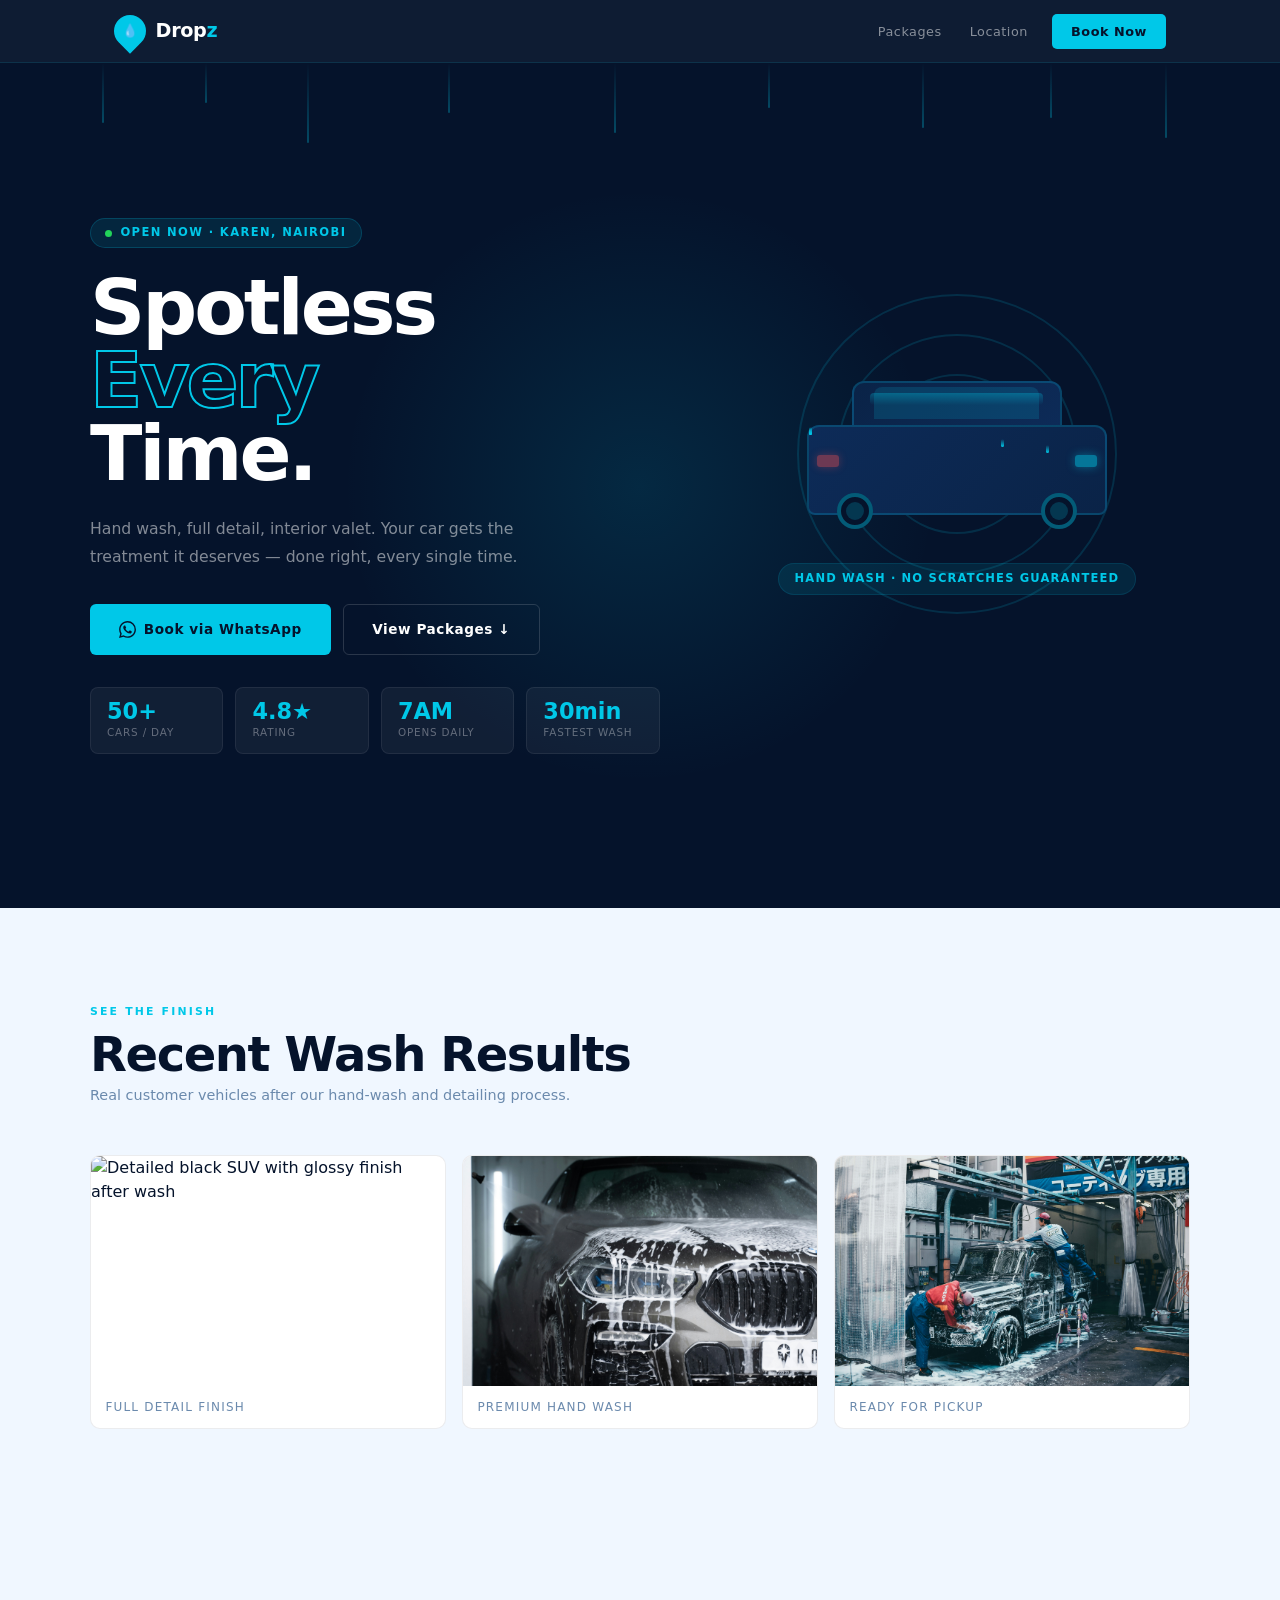
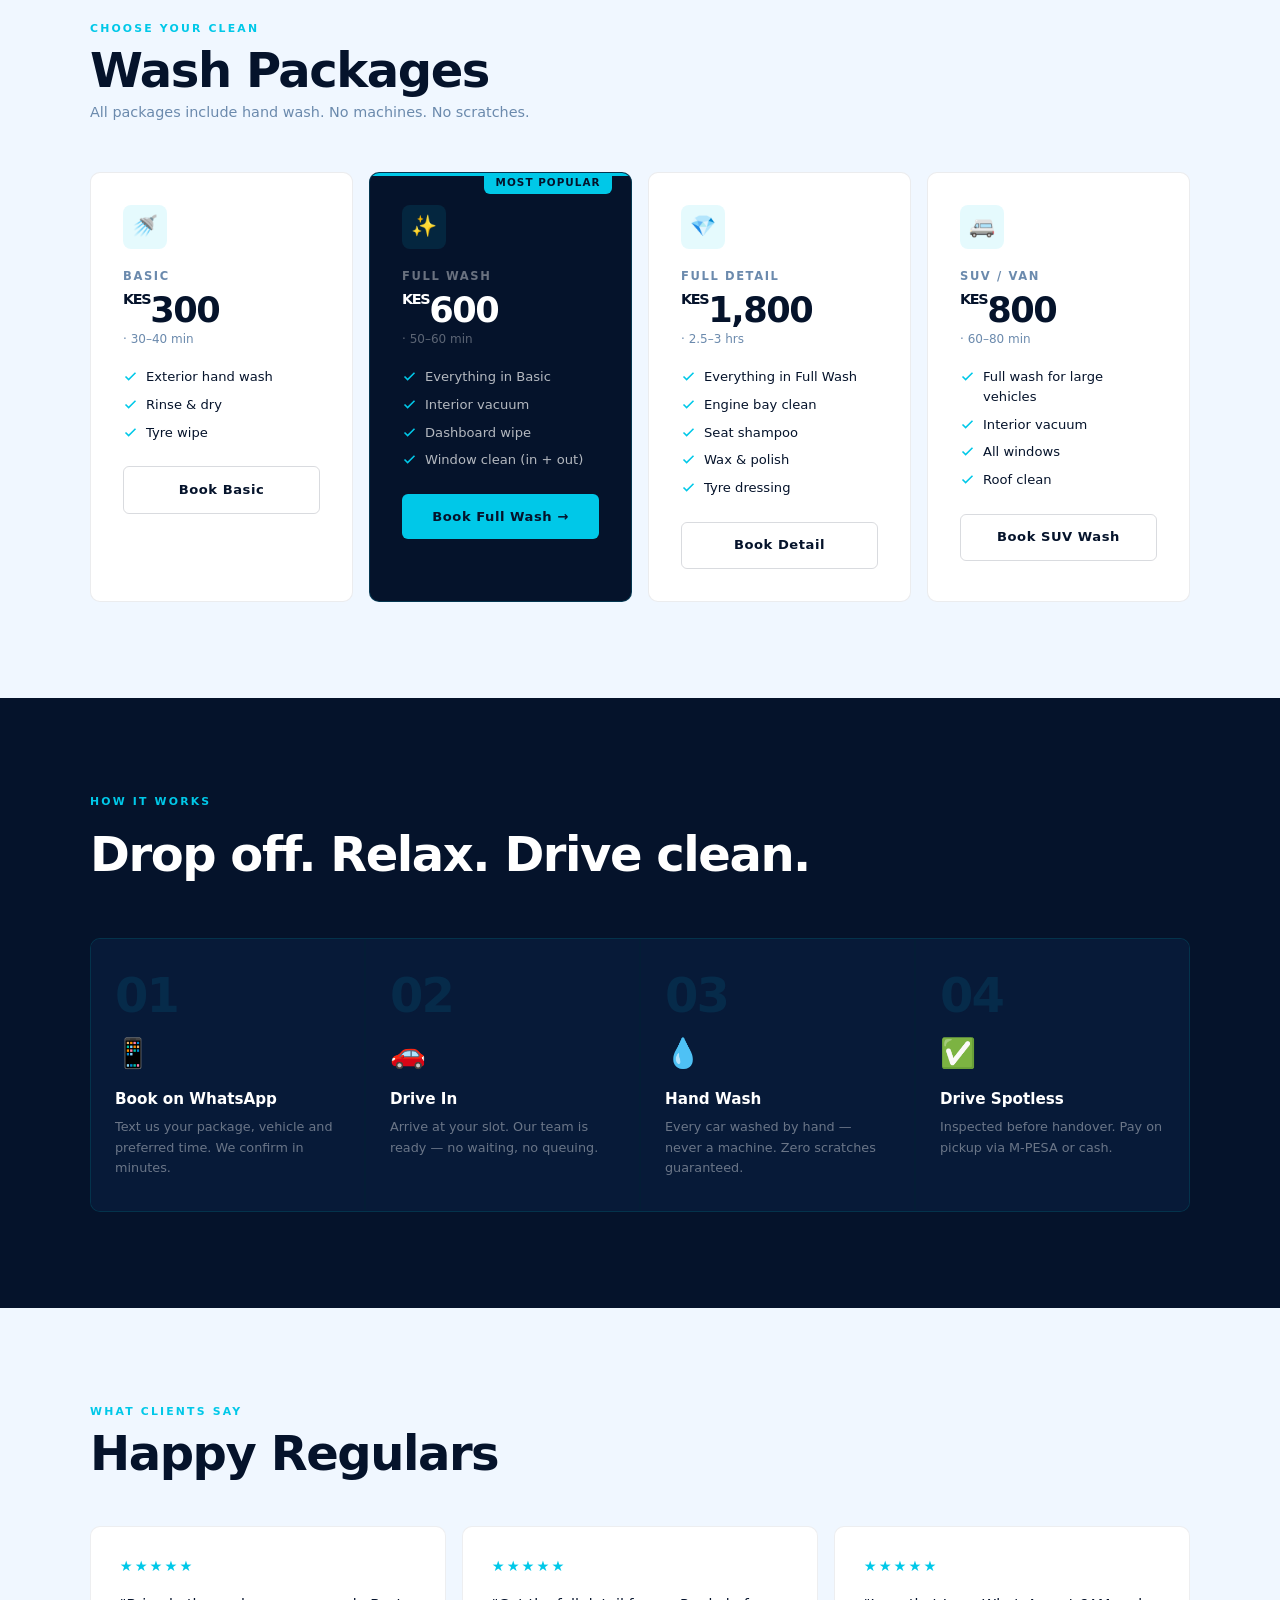
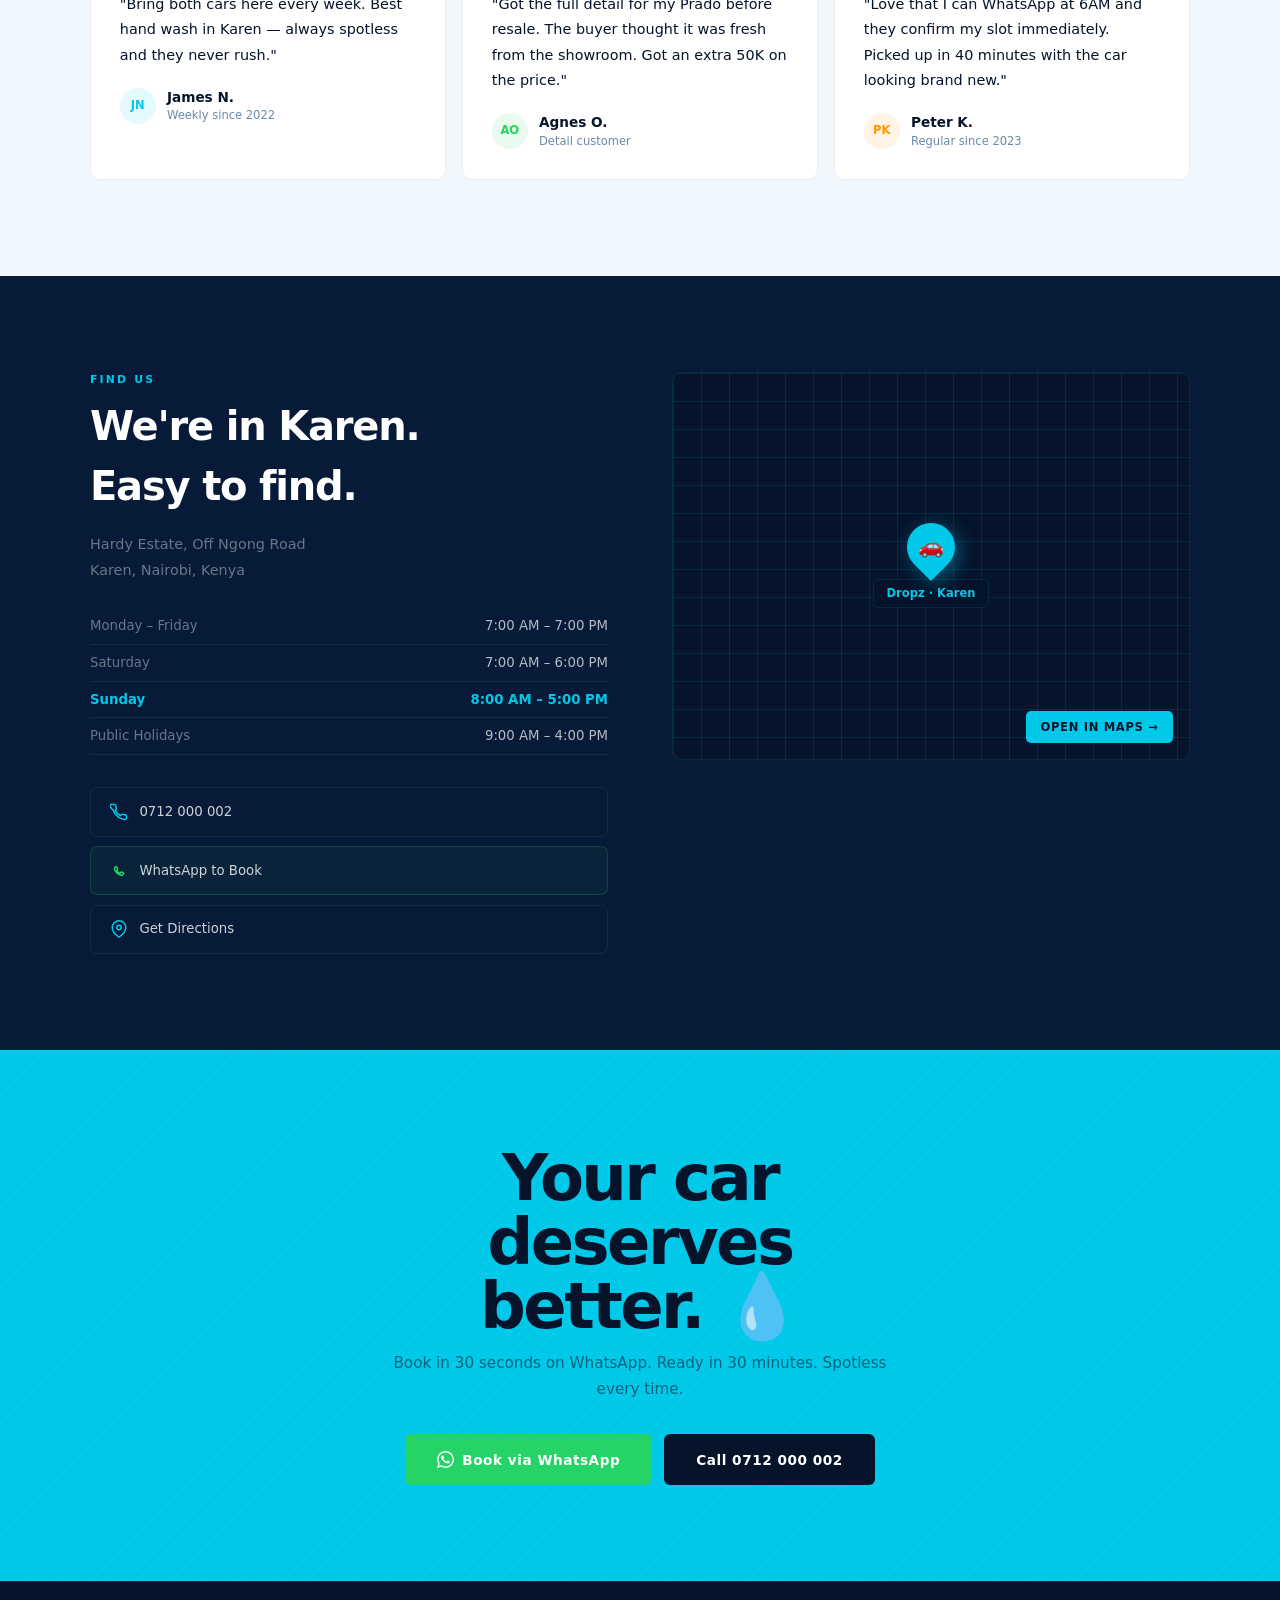
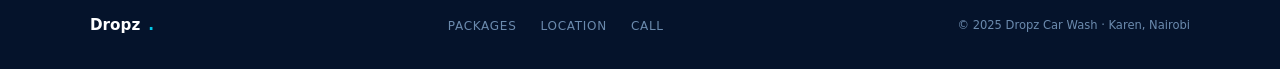
==== commit 775d9dee: "feat: add RESTful API routing with clean URLs - Created .htaccess for URL rewriting to clean API end" ====
--- a/Car-wash-lite/index.html
+++ b/Car-wash-lite/index.html
@@ -2,9 +2,31 @@
 <html lang="en">
 <head>
     <meta charset="UTF-8">
-    <meta name="viewport" content="width=device-width, initial-scale=1.0">
-    <title>Car . Wash  . </title>
+    <meta name="viewport" content="width=device-width, initial-scale=1, maximum-scale=5, viewport-fit=cover">
+    <title>Dropz Car Wash - Hand Wash & Detail in Karen, Nairobi</title>
+    <meta name="description" content="Professional hand car wash, detailing, and valet service in Karen, Nairobi. No machines, no scratches. Same-day booking via WhatsApp.">
+    <meta name="theme-color" content="#00C8E8">
+    <meta name="robots" content="index, follow">
+    <meta property="og:title" content="Dropz - Spotless Every Time">
+    <meta property="og:description" content="Hand wash and detailing service in Karen. Zero scratches guaranteed. Fast booking on WhatsApp.">
+    <meta property="og:type" content="business.business">
+    <meta name="apple-mobile-web-app-capable" content="yes">
+    <meta name="color-scheme" content="light">
+    <link rel="preload" as="image" href="adrian-dascal-Ce_gQ7Z0eAc-unsplash.jpg" type="image/jpeg">
+    <link rel="preload" as="style" href="style.css">
+    <link rel="preconnect" href="https://wa.me">
+    <link rel="dns-prefetch" href="//wa.me">
+    <style>
+    html{scroll-behavior:smooth;-webkit-font-smoothing:antialiased;-webkit-text-size-adjust:100%}
+    body{font-family:-apple-system,BlinkMacSystemFont,"Segoe UI",system-ui,sans-serif;margin:0;padding:0;background:#F0F7FF;color:#05132B;line-height:1.5;overflow-x:hidden}
+    img{display:block;max-width:100%;height:auto;aspect-ratio:auto}
+    figure{margin:0;padding:0}
+    a{color:inherit;text-decoration:none}
+    h1,h2,h3,h4,h5,h6{margin:0;font-weight:700}
+    svg{display:inline-block;vertical-align:middle}
+    </style>
     <link rel="stylesheet" href="style.css">
+    <script defer src="script.js"></script>
 </head>
 <body>
     <!-- NAV -->
@@ -102,15 +124,15 @@
     </div>
     <div class="gallery-grid">
       <figure class="gallery-card reveal">
-        <img src="adrian-dascal-Ce_gQ7Z0eAc-unsplash.jpg" alt="Detailed black SUV with glossy finish after wash" loading="lazy">
+        <img src="adrian-dascal-Ce_gQ7Z0eAc-unsplash.jpg" alt="Detailed black SUV with glossy finish after wash" loading="lazy" width="600" height="400" decoding="async" fetchpriority="high">
         <figcaption>Full detail finish</figcaption>
       </figure>
       <figure class="gallery-card reveal">
-        <img src="mintosko-V4b2j7f1dfc-unsplash.jpg" alt="Front view of a freshly washed sedan" loading="lazy">
+        <img src="mintosko-V4b2j7f1dfc-unsplash.jpg" alt="Front view of a freshly washed sedan" loading="lazy" width="600" height="400" decoding="async">
         <figcaption>Premium hand wash</figcaption>
       </figure>
       <figure class="gallery-card reveal">
-        <img src="emile-guillemot-ci7gkM_29wA-unsplash.jpg" alt="Interior and exterior clean-ready vehicle at pickup" loading="lazy">
+        <img src="emile-guillemot-ci7gkM_29wA-unsplash.jpg" alt="Interior and exterior clean-ready vehicle at pickup" loading="lazy" width="600" height="400" decoding="async">
         <figcaption>Ready for pickup</figcaption>
       </figure>
     </div>
@@ -325,6 +347,5 @@
   </div>
 </footer>
 
-    <script src="script.js" defer></script>
 </body>
 </html>
